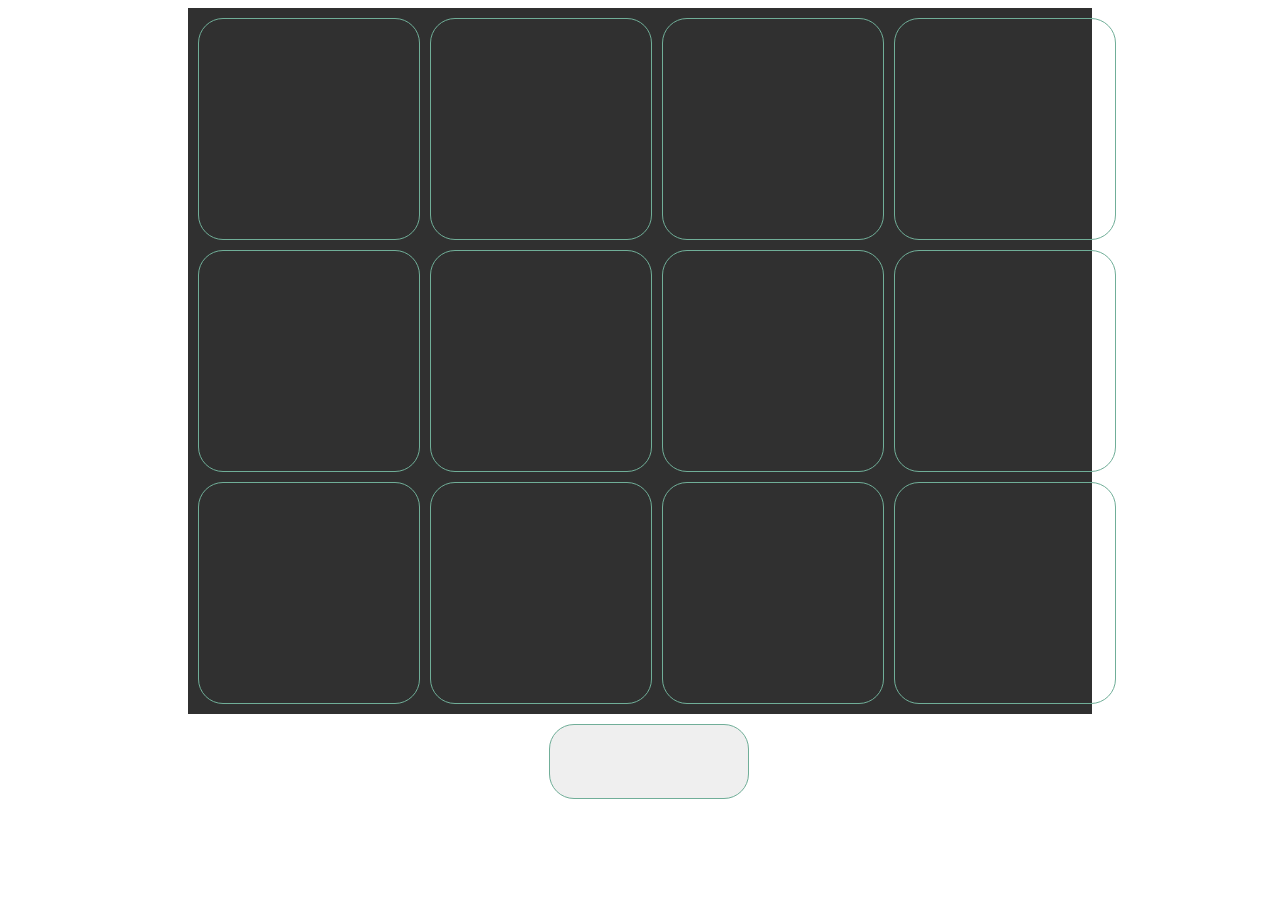
==== index.html @ 8a9dd985 "Initial commit" ====
<!DOCTYPE html>
<html lang="en">
<head>
    <meta charset="UTF-8">
    <meta name="viewport" content="width=device-width, initial-scale=1.0">
    <meta http-equiv="X-UA-Compatible" content="ie=edge">
    <link rel="stylesheet" href="assets/main.css" type="text/css"/>
    <title>Document</title>
</head>
<body>
    <div class="grid-container">
        <div class="grid-item"></div>
        <div class="grid-item"></div>
        <div class="grid-item"></div>  
        <div class="grid-item"></div>
        <div class="grid-item"></div>
        <div class="grid-item"></div>  
        <div class="grid-item"></div>
        <div class="grid-item"></div>
        <div class="grid-item"></div>
        <div class="grid-item"></div>
        <div class="grid-item"></div>
        <div class="grid-item"></div>
    
        
    </div>
    <div class="centered-btn">
            <button id="next-level" onclick="nextLevel()">
              <img type="input" src="popuplevelcomplete.jpg" alt="">  
            </button>
    </div>

</body>
</html>
---- assets/main.css ----
@import url('https://fonts.googleapis.com/css2?family=Electrolize&display=swap');

.body {
    background-color: #F0F8FF;
    width: 80%;
}

.grid-container {
    display: grid;
    grid-template-columns: auto auto auto auto;
    grid-gap: 10px;
    justify-content: space-evenly;
    width: 70%;
    margin: auto;
    background-color: #303030;
    padding: 10px;
}


.grid-item { 
    border: #70ae98 solid 1px;
    border-radius: 25px;
    padding: 10px;
    height: 200px;
    width: 200px;
}

.centered-btn {
    margin-left: 42%;
    padding: 10px;
}

.centered-btn button {
    width: 200px;
    height: 75px;
    border: #70ae98 solid 1px;
    border-radius: 25px;

    
}
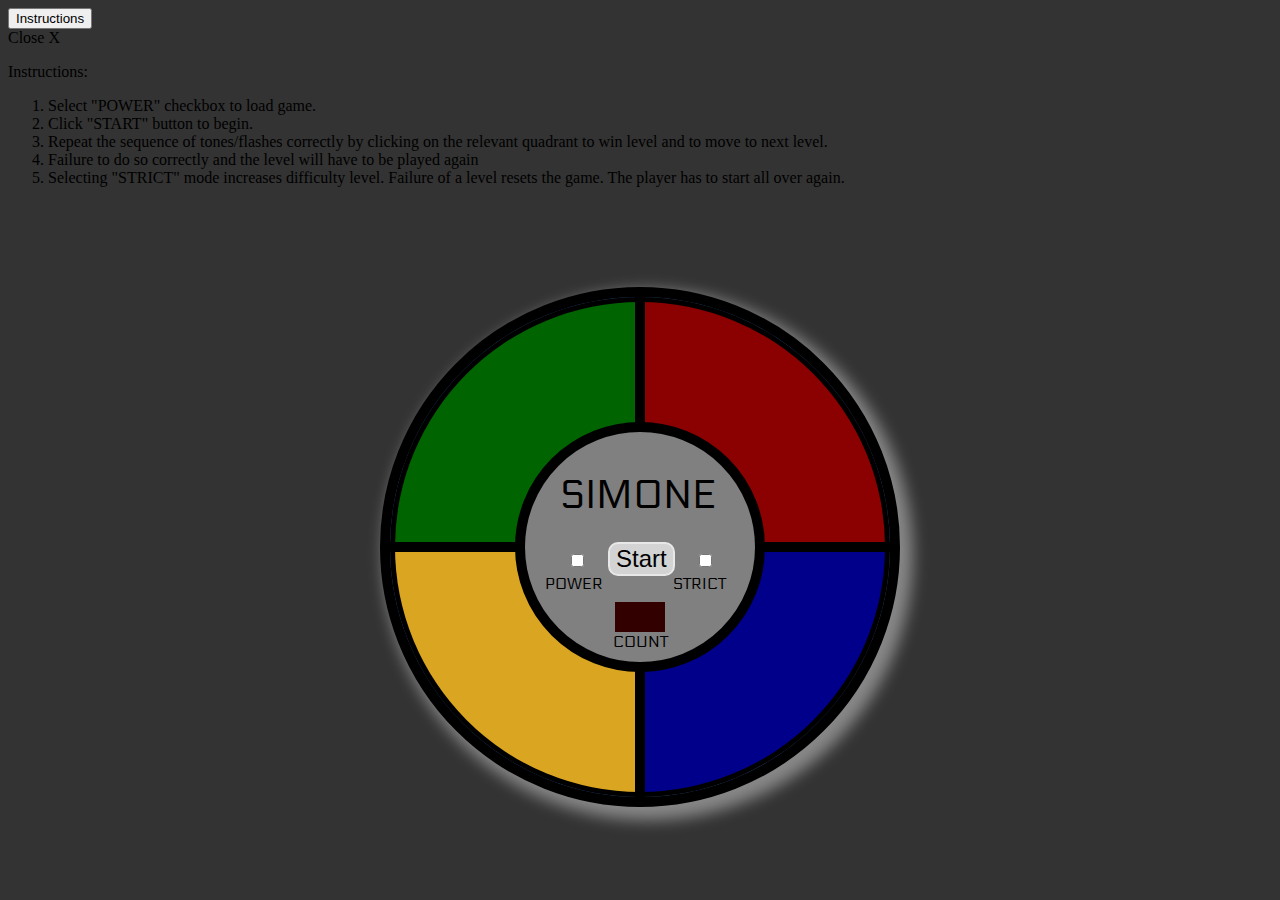
==== commit e43e5e7a: "Added deployment to Github pages instructions to Readme and removed stray tag ends from audio </sour" ====
--- a/index.html
+++ b/index.html
@@ -1,34 +1,72 @@
 <!DOCTYPE html>
-<html lang="en">
+<html>
+
 <head>
-    <meta charset="UTF-8">
-    <meta name="viewport" content="width=device-width, initial-scale=1.0">
-    <meta http-equiv="X-UA-Compatible" content="ie=edge">
-    <link rel="stylesheet" href="assets/main.css" type="text/css"/>
-    <title>Document</title>
+  <meta charset="UTF-8">
+  <title>Simone</title>
+  <meta name="viewport" content="width=device-width, initial-scale=1">
+  <link rel="stylesheet" href="css/style.css">
+
+ 
 </head>
+
 <body>
-    <div class="grid-container">
-        <div class="grid-item"></div>
-        <div class="grid-item"></div>
-        <div class="grid-item"></div>  
-        <div class="grid-item"></div>
-        <div class="grid-item"></div>
-        <div class="grid-item"></div>  
-        <div class="grid-item"></div>
-        <div class="grid-item"></div>
-        <div class="grid-item"></div>
-        <div class="grid-item"></div>
-        <div class="grid-item"></div>
-        <div class="grid-item"></div>
-    
-        
+<!-------------------------------------Bell tones for audio pattern matching-->
+    <audio id="clip1">
+  	    <source src="assets/sounds/bicycle_bell.wav">
+    </audio>
+    <audio id="clip2">
+  	    <source src="assets/sounds/blizzard_bells.wav">
+    </audio>
+    <audio id="clip3">
+  	    <source src="assets/sounds/door_bell.wav">
+    </audio>
+    <audio id="clip4">
+  	    <source src="assets/sounds/hand_bell.wav">
+    </audio>
+<!-----------------------------------------------Modal button for instructions---->
+
+   <button id="modalBtn" class="instructions-btn">Instructions</button>
+
+ <!-----------Click to open and close instructions------------------------>  
+   
+    <div  class="modal"> 
+        <div id="simpleModal" class="modal-content">
+            <span id="closeBtn" class="close-modal">Close X</span>
+            <p>Instructions:</p>
+            <ol>
+                <li>Select "POWER" checkbox to load game.</li>
+                <li>Click "START" button to begin.</li>
+                <li>Repeat the sequence of tones/flashes correctly by clicking on the relevant quadrant 
+                to win level and to move to next level.</li>
+                <li>Failure to do so correctly and the level will have to be played again</li>
+                <li>Selecting "STRICT" mode increases difficulty level. Failure of a level resets the game. The player has to start all over again.</li>
+            </ol>       
+        </div>
     </div>
-    <div class="centered-btn">
-            <button id="next-level" onclick="nextLevel()">
-              <img type="input" src="popuplevelcomplete.jpg" alt="">  
-            </button>
+
+<!---------------------Set Outer Circle, checkboxes, labelling, counter and quadrants-->
+    <div class="quadrant" id="outer-circle">
+        <div id="topleft"></div>
+        <div id="topright"></div>
+        <div id="bottomleft"></div>
+        <div id="bottomright"></div>
+        <div id="inner-circle">
+            <div id="title">SIMONE</div>
+            <div id="switches">
+                <input type="checkbox" class="toggle" id="on">
+                <button class="button" id="start">Start</button>
+                <input type="checkbox" class="toggle" id="strict">
+            </div>
+            <div class="text1">
+                <span>POWER</span><span>STRICT</span>
+            </div>
+            <div id="turn"></div>
+            <div class="text2">COUNT</div>
+        </div>
     </div>
+<!---------------------------------------------link to javascript file-->
+    <script  src="js/game.js"></script>
 
 </body>
 </html>--- a/css/style.css
+++ b/css/style.css
@@ -0,0 +1,184 @@
+@import url('https://fonts.googleapis.com/css2?family=Electrolize&display=swap');
+
+
+body {
+    background-color: #333;
+}
+/*---------------------------Positioning checkboxes-------------------*/
+.toggle {
+  margin-left: 20px;
+  margin-right: 20px;
+}
+/*----------------------------------------Start Button Styling*/
+.button {
+  border: solid 2px #E8E8E8;
+  border-radius: 10px;
+  font-size: 1.5em;
+  background-color: lightgray;
+  cursor: pointer;
+}
+
+/*-----------------------------------------Power Checkbox & Strict Mode Styling */
+#switches {
+  position: absolute;
+  font-family: 'Electrolize', 'Courier New';
+  margin-left: 26px;
+  margin-top: 110px;
+  
+}
+
+/*-------------------Styling the word "COUNT"-------------------*/
+.text2 {
+  position: absolute;
+  font-family: 'Electrolize', 'Courier New';
+  margin-left: 88px;
+  margin-top: 200px;
+}
+/*---------------------------Styling the words "POWER" and "STRICT"--*/
+.text1 {
+  position: absolute;
+  font-family: 'Electrolize', 'Courier New';
+  margin-left: 20px;
+  margin-top: 142px;
+}
+/*------------Pushing the word "STRICT" 70px to left of the word "POWER"---*/
+.text1 span:last-child {
+  padding-left: 70px;
+}
+
+/*--------------------------Styling for word SIMONE - name of game in centre*/
+#title {
+  font-family: 'Electrolize', 'Courier New';
+  position: absolute;
+  font-size: 40px;
+  margin-left: 35px;
+  margin-top: 40px;
+}
+
+/*----------------------------------------- Turn Counter Styling*/
+#turn {
+  position: absolute;
+  background: #330000;
+  color: red;
+  font-family: courier;
+  font-size: 20px;
+  height: 30px;
+  width: 50px;
+  margin-left: 90px;
+  margin-top: 170px;
+  text-align: center;
+  vertical-align: middle;
+  line-height: 30px;
+}
+/*--------------------Thick, dark outer circle------------------------*/
+#outer-circle {
+  background: #385a94;
+  border-radius: 50%;
+  margin: auto;
+  margin-top: 100px;
+  width: 500px;
+  height: 500px;
+  position: relative;
+  border-style: solid;
+  border-width: 10px; 
+  box-shadow: 8px 8px 15px 5px #888888;
+
+}
+/*--------------------------------------Green Quadrant----------*/
+#topleft {
+  position: absolute;
+  height: 250px;
+  width: 250px;
+  border-radius: 250px 0 0 0;
+  -moz-border-radius: 250px 0 0 0;
+  -webkit-border-radius: 250px 0 0 0;
+  background: darkgreen;
+  top: 50%;
+  left: 50%;
+  margin: -250px 0px 0px -250px;
+  border-style: solid;
+  border-width: 5px;
+  box-sizing: border-box;
+  -moz-box-sizing: border-box;
+  -webkit-box-sizing: border-box;
+}
+/*----------------------------------------------Red Quadrant--------*/
+#topright {
+  position: absolute;
+  height: 250px;
+  width: 250px;
+  border-radius: 0 250px 0 0;
+  -moz-border-radius: 0 250px 0 0;
+  -webkit-border-radius: 0 250px 0 0;
+  background: darkred;
+  top: 50%;
+  left: 50%;
+  margin: -250px 0px 0px 0px;
+  border-style: solid;
+  border-width: 5px;
+  box-sizing: border-box;
+  -moz-box-sizing: border-box;
+  -webkit-box-sizing: border-box;
+}
+/*--------------------------------------Goldenrod QUadrant*/
+#bottomleft {
+  position: absolute;
+  height: 250px;
+  width: 250px;
+  border-radius: 0 0 0 250px;
+  -moz-border-radius: 0 0 0 250px;
+  -webkit-border-radius: 0 0 0 250px;
+  background: goldenrod;
+  top: 50%;
+  left: 50%;
+  margin: 0px -250px 0px -250px;
+  border-style: solid;
+  border-width: 5px;
+  box-sizing: border-box;
+  -moz-box-sizing: border-box;
+  -webkit-box-sizing: border-box;
+}
+/*-------------------------------Dark Blue Quadrant----------*/
+#bottomright {
+  position: absolute;
+  height: 250px;
+  width: 250px;
+  border-radius: 0 0 250px 0;
+  -moz-border-radius: 0 0 250px 0;
+  -webkit-border-radius: 0 0 250px 0;
+  background: darkblue;
+  top: 50%;
+  left: 50%;
+  margin: 0px 0px -250px 0px;
+  border-style: solid;
+  border-width: 5px;
+  box-sizing: border-box;
+  -moz-box-sizing: border-box;
+  -webkit-box-sizing: border-box;
+}
+/*-----------------------------------Thick dark innercircle-----*/
+#inner-circle {
+  position: absolute;
+  background: grey;
+  border-radius: 50%;
+  height: 250px;
+  width: 250px;
+  border-style: solid;
+  border-width: 10px;
+  top: 50%;
+  left: 50%;
+  margin: -125px 0px 0px -125px;
+  box-sizing: border-box;
+  -moz-box-sizing: border-box;
+  -webkit-box-sizing: border-box;
+}
+
+/*----------------------------------Responsive Design-------------*/
+
+@media all and (max-width: 600px) {
+   body {
+       width: 70%;
+       height: 70%;
+   }
+
+}
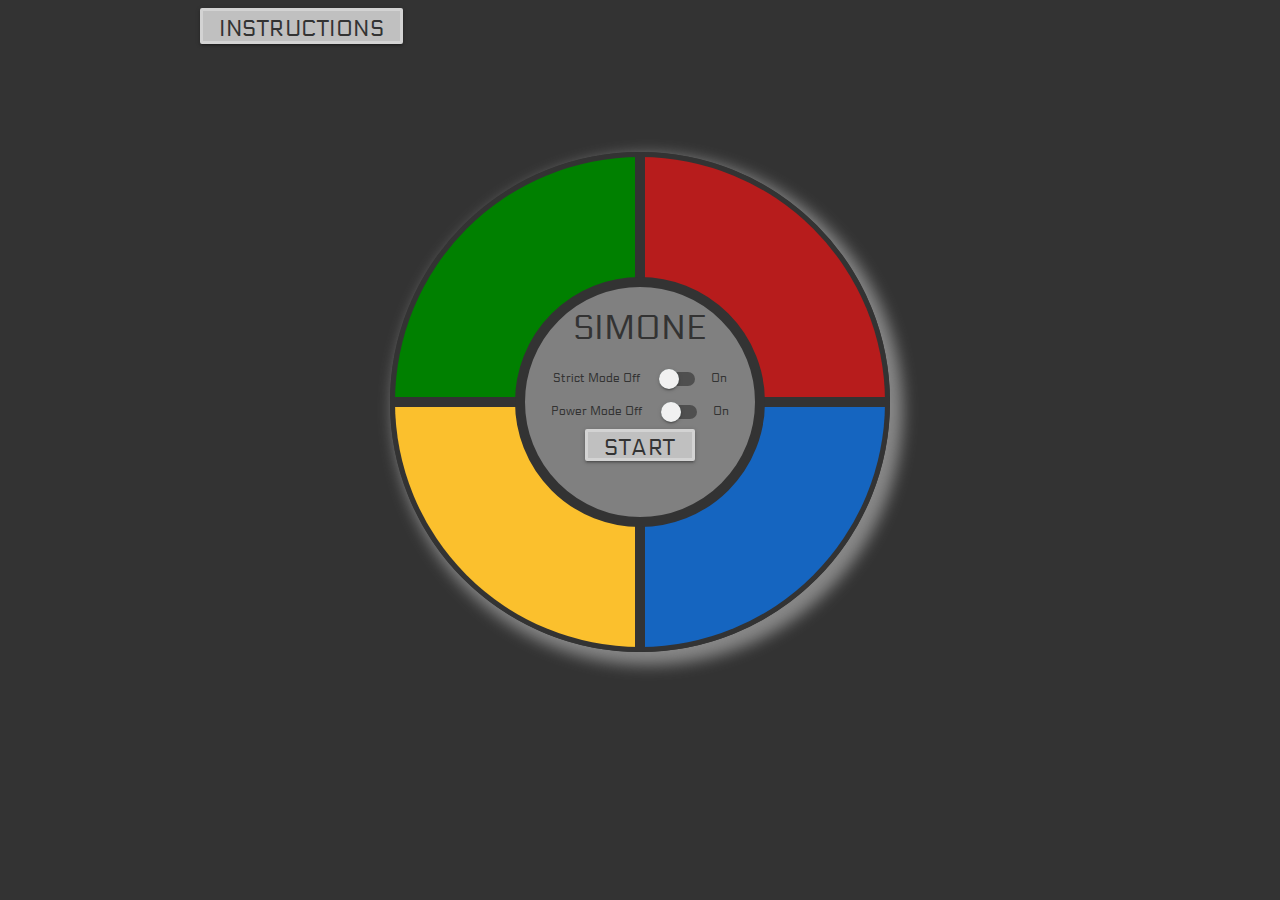
==== commit b5b2d078: "Made webpage responsive by using Materialize CSS. Also updated Content section of Readme to include " ====
--- a/index.html
+++ b/index.html
@@ -1,11 +1,17 @@
 <!DOCTYPE html>
-<html>
+<html lang="en">
 
 <head>
-  <meta charset="UTF-8">
-  <title>Simone</title>
-  <meta name="viewport" content="width=device-width, initial-scale=1">
-  <link rel="stylesheet" href="css/style.css">
+    <meta charset="UTF-8">
+    <!--Import Google Icon Font-->
+    <link href="https://fonts.googleapis.com/icon?family=Material+Icons" rel="stylesheet">
+    <!-- Compiled and minified Materialize CSS -->
+    <link rel="stylesheet" href="https://cdnjs.cloudflare.com/ajax/libs/materialize/1.0.0/css/materialize.min.css">
+    <!-- Compiled and minified JavaScript -->
+    <script src="https://cdnjs.cloudflare.com/ajax/libs/materialize/1.0.0/js/materialize.min.js"></script>
+    <title>Simone</title>
+    <meta name="viewport" content="width=device-width, initial-scale=1">
+    <link rel="stylesheet" href="css/style.css">
 
  
 </head>
@@ -25,45 +31,54 @@
   	    <source src="assets/sounds/hand_bell.wav">
     </audio>
 <!-----------------------------------------------Modal button for instructions---->
-
-   <button id="modalBtn" class="instructions-btn">Instructions</button>
+    <div class="container">
+        <button data-target="modal1" class="btn modal-trigger">Instructions</button>
 
  <!-----------Click to open and close instructions------------------------>  
    
-    <div  class="modal"> 
-        <div id="simpleModal" class="modal-content">
-            <span id="closeBtn" class="close-modal">Close X</span>
-            <p>Instructions:</p>
-            <ol>
-                <li>Select "POWER" checkbox to load game.</li>
-                <li>Click "START" button to begin.</li>
-                <li>Repeat the sequence of tones/flashes correctly by clicking on the relevant quadrant 
-                to win level and to move to next level.</li>
-                <li>Failure to do so correctly and the level will have to be played again</li>
-                <li>Selecting "STRICT" mode increases difficulty level. Failure of a level resets the game. The player has to start all over again.</li>
-            </ol>       
+        <div id="modal1" class="modal">
+            <div class="modal-content">
+                <p>Instructions:</p>
+                <ol>
+                    <li>Select "POWER" checkbox to load game.</li>
+                    <li>Click "START" button to begin.</li>
+                    <li>Repeat the sequence of tones/flashes correctly by clicking on the relevant quadrant 
+                    to win level and to move to next level.</li>
+                    <li>Failure to do so correctly and the level will have to be played again</li>
+                    <li>Selecting "STRICT" mode increases difficulty level. Failure of a level resets the game. The player has to start all over again.</li>
+                </ol>       
+            </div>
+            <div class="modal-footer">
+                <button data-target="modal1" class="btn modal-close">Close</button>
+            </div>
+        </div>
+
+<!---------------------Set Outer Circle, checkboxes, labelling, counter and quadrants-->
+    <div class="container center-align" id="outer-circle">
+        <div class="quad_sizing" id="topleft"></div>
+        <div class="quad_sizing" id="topright"></div>
+        <div class="quad_sizing" id="bottomleft"></div>
+        <div class="quad_sizing" id="bottomright"></div>
+
+        <div class="container" id="inner-circle">
+            <div class="center-align" id="title"><h4>SIMONE</h4></div>
+
+<!------Toggle Switches to Power On/Off and apply strict mode ------------------------------>
+            <div class="switch center-align">
+                <label>Strict Mode Off<input type="checkbox">
+                    <span class="lever"></span>On    
+                </label>
+            </div>
+            
+            <div class="switch center-align">
+                <label>Power Mode Off<input type="checkbox">
+                    <span class="lever"></span>On
+                </label>
+                <a class="waves-effect waves-light btn-small">Start</a>
+            </div>
+                        
         </div>
     </div>
-
-<!---------------------Set Outer Circle, checkboxes, labelling, counter and quadrants-->
-    <div class="quadrant" id="outer-circle">
-        <div id="topleft"></div>
-        <div id="topright"></div>
-        <div id="bottomleft"></div>
-        <div id="bottomright"></div>
-        <div id="inner-circle">
-            <div id="title">SIMONE</div>
-            <div id="switches">
-                <input type="checkbox" class="toggle" id="on">
-                <button class="button" id="start">Start</button>
-                <input type="checkbox" class="toggle" id="strict">
-            </div>
-            <div class="text1">
-                <span>POWER</span><span>STRICT</span>
-            </div>
-            <div id="turn"></div>
-            <div class="text2">COUNT</div>
-        </div>
     </div>
 <!---------------------------------------------link to javascript file-->
     <script  src="js/game.js"></script>
--- a/css/style.css
+++ b/css/style.css
@@ -3,158 +3,145 @@
 
 body {
     background-color: #333;
-}
-/*---------------------------Positioning checkboxes-------------------*/
-.toggle {
-  margin-left: 20px;
-  margin-right: 20px;
-}
-/*----------------------------------------Start Button Styling*/
-.button {
-  border: solid 2px #E8E8E8;
-  border-radius: 10px;
-  font-size: 1.5em;
-  background-color: lightgray;
-  cursor: pointer;
+    font-family: 'Electrolize', 'Courier New';
+    color: #333;
 }
 
-/*-----------------------------------------Power Checkbox & Strict Mode Styling */
-#switches {
-  position: absolute;
-  font-family: 'Electrolize', 'Courier New';
-  margin-left: 26px;
-  margin-top: 110px;
-  
+
+
+/*------------------------------Modal Instructions & Start Button Styling---------------*/
+
+.btn, .btn-small {
+    font-family: 'Electrolize', 'Courier New';
+    background-color: #c0c0c0;
+    border: 3px solid #d3d3d3;
+    text-align: center;
+    margin: 8px;
+    font-size: 1.5rem;
+    cursor: pointer;
+    color: #333;
+    
 }
 
-/*-------------------Styling the word "COUNT"-------------------*/
-.text2 {
-  position: absolute;
-  font-family: 'Electrolize', 'Courier New';
-  margin-left: 88px;
-  margin-top: 200px;
-}
-/*---------------------------Styling the words "POWER" and "STRICT"--*/
-.text1 {
-  position: absolute;
-  font-family: 'Electrolize', 'Courier New';
-  margin-left: 20px;
-  margin-top: 142px;
-}
-/*------------Pushing the word "STRICT" 70px to left of the word "POWER"---*/
-.text1 span:last-child {
-  padding-left: 70px;
+.btn:hover, .btn-small:hover {
+    background-color: #e0e0e0;
 }
 
-/*--------------------------Styling for word SIMONE - name of game in centre*/
-#title {
-  font-family: 'Electrolize', 'Courier New';
-  position: absolute;
-  font-size: 40px;
-  margin-left: 35px;
-  margin-top: 40px;
+/*------------Modal content i.e the instructions do not display initially--*/
+.modal-content {
+    display: none;
+    position: fixed;
+    z-index: 1;
+    left: 0;
+    top: 0;
+    height: 40%;
+    width: 30%;
+    overflow: auto; /*----enables scrollbar if needed----*/
+    background-color: goldenrod;
 }
 
-/*----------------------------------------- Turn Counter Styling*/
-#turn {
-  position: absolute;
+
+/*---------------------clicking this button closes the game instructions*/
+.close-modal {
+    float: right;
+    cursor: pointer;
+    padding: 5px;
+    color: #ccc;
+}
+
+.close-modal:hover {
+    background-color:#333;
+}
+
+
+
+/*--------------------Power Mode Checkbox & Strict Mode Checkbox Positioning-- */
+.switch {
+    padding: 5px;
+}
+
+
+
+/*----------------------Styling labels "Power Mode" and "Strict Mode"--*/
+
+label {
+    color: #333;
+}
+
+
+/*----------------------------- Turn Counter Positioning, Sizing & Styling*/
+
+/*--------------------Thick, dark outer circle styling, sizing and positioning-----------------------*/
+#outer-circle {
   background: #330000;
-  color: red;
-  font-family: courier;
-  font-size: 20px;
-  height: 30px;
-  width: 50px;
-  margin-left: 90px;
-  margin-top: 170px;
-  text-align: center;
-  vertical-align: middle;
-  line-height: 30px;
-}
-/*--------------------Thick, dark outer circle------------------------*/
-#outer-circle {
-  background: #385a94;
   border-radius: 50%;
-  margin: auto;
   margin-top: 100px;
   width: 500px;
   height: 500px;
   position: relative;
   border-style: solid;
-  border-width: 10px; 
   box-shadow: 8px 8px 15px 5px #888888;
 
 }
+
+
+
+/*--------------------Sizing and styling of quadrants---------*/
+
+.quad_sizing {
+    position: absolute;
+    cursor: pointer;
+    height: 250px;
+    width: 250px;
+    top: 50%;
+    left: 50%;
+    border-style: solid;
+    border-width: 5px;
+    box-sizing: border-box;
+    -moz-box-sizing: border-box;
+    -webkit-box-sizing: border-box;
+    
+}
+
 /*--------------------------------------Green Quadrant----------*/
 #topleft {
-  position: absolute;
-  height: 250px;
-  width: 250px;
+  
   border-radius: 250px 0 0 0;
   -moz-border-radius: 250px 0 0 0;
   -webkit-border-radius: 250px 0 0 0;
-  background: darkgreen;
-  top: 50%;
-  left: 50%;
+  background: green;
   margin: -250px 0px 0px -250px;
-  border-style: solid;
-  border-width: 5px;
-  box-sizing: border-box;
-  -moz-box-sizing: border-box;
-  -webkit-box-sizing: border-box;
+  
 }
 /*----------------------------------------------Red Quadrant--------*/
 #topright {
-  position: absolute;
-  height: 250px;
-  width: 250px;
+ 
   border-radius: 0 250px 0 0;
   -moz-border-radius: 0 250px 0 0;
   -webkit-border-radius: 0 250px 0 0;
-  background: darkred;
-  top: 50%;
-  left: 50%;
+  background: #b71c1c;
   margin: -250px 0px 0px 0px;
-  border-style: solid;
-  border-width: 5px;
-  box-sizing: border-box;
-  -moz-box-sizing: border-box;
-  -webkit-box-sizing: border-box;
+
 }
 /*--------------------------------------Goldenrod QUadrant*/
 #bottomleft {
-  position: absolute;
-  height: 250px;
-  width: 250px;
+
   border-radius: 0 0 0 250px;
   -moz-border-radius: 0 0 0 250px;
   -webkit-border-radius: 0 0 0 250px;
-  background: goldenrod;
-  top: 50%;
-  left: 50%;
+  background: #fbc02d;
   margin: 0px -250px 0px -250px;
-  border-style: solid;
-  border-width: 5px;
-  box-sizing: border-box;
-  -moz-box-sizing: border-box;
-  -webkit-box-sizing: border-box;
+ 
 }
 /*-------------------------------Dark Blue Quadrant----------*/
 #bottomright {
-  position: absolute;
-  height: 250px;
-  width: 250px;
+
   border-radius: 0 0 250px 0;
   -moz-border-radius: 0 0 250px 0;
   -webkit-border-radius: 0 0 250px 0;
-  background: darkblue;
-  top: 50%;
-  left: 50%;
+  background: #1565c0;
   margin: 0px 0px -250px 0px;
-  border-style: solid;
-  border-width: 5px;
-  box-sizing: border-box;
-  -moz-box-sizing: border-box;
-  -webkit-box-sizing: border-box;
+
 }
 /*-----------------------------------Thick dark innercircle-----*/
 #inner-circle {
@@ -173,12 +160,9 @@
   -webkit-box-sizing: border-box;
 }
 
-/*----------------------------------Responsive Design-------------*/
+@media only screen and (max-width: 600px) {
+  #outer-circle {
+    box-shadow: none;
+  }
+}
 
-@media all and (max-width: 600px) {
-   body {
-       width: 70%;
-       height: 70%;
-   }
-
-}
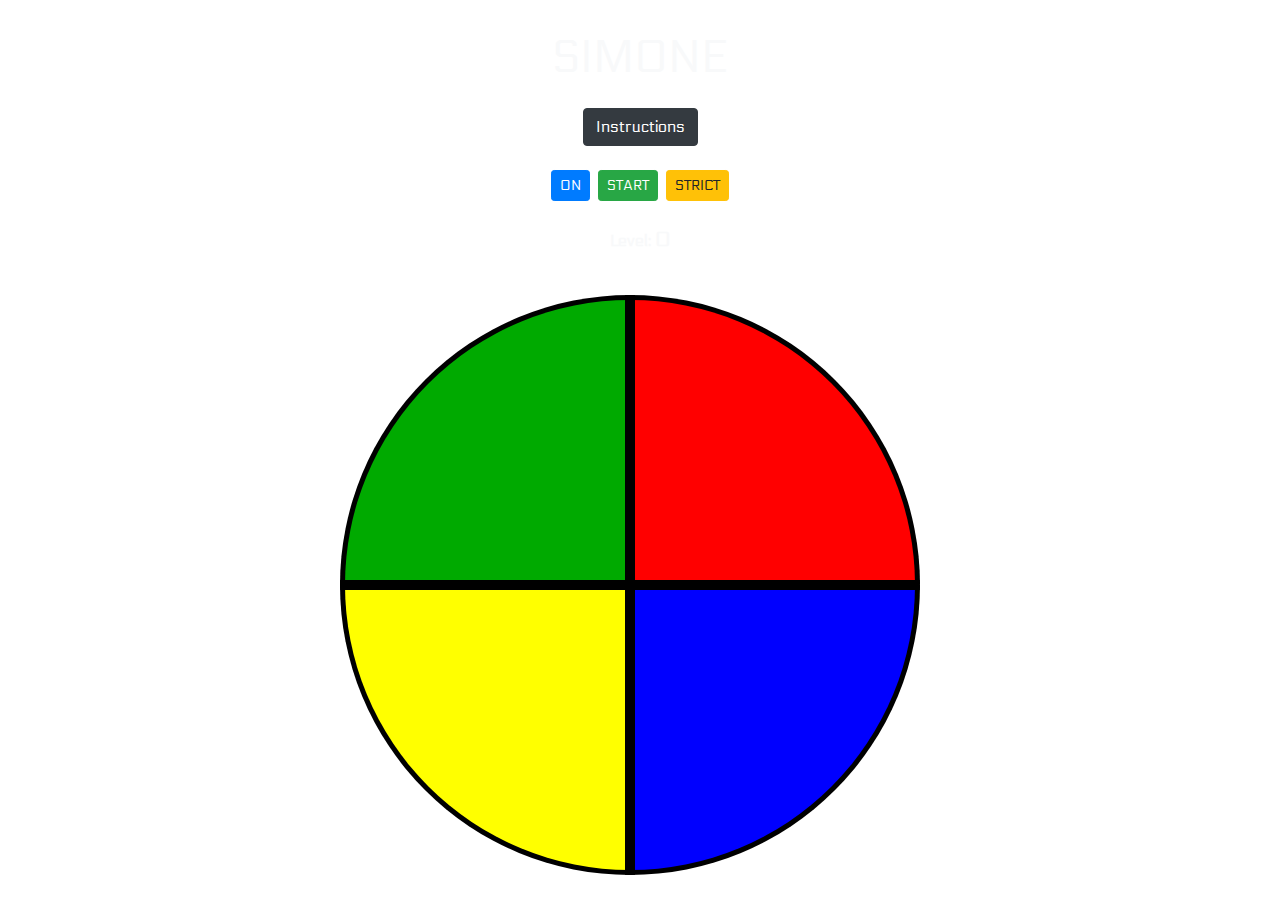
==== commit f7d8d878: "Added sound play functionality combined with color flashing sequences, udatedreadme, added winner/lo" ====
--- a/index.html
+++ b/index.html
@@ -3,84 +3,140 @@
 
 <head>
     <meta charset="UTF-8">
-    <!--Import Google Icon Font-->
-    <link href="https://fonts.googleapis.com/icon?family=Material+Icons" rel="stylesheet">
-    <!-- Compiled and minified Materialize CSS -->
-    <link rel="stylesheet" href="https://cdnjs.cloudflare.com/ajax/libs/materialize/1.0.0/css/materialize.min.css">
-    <!-- Compiled and minified JavaScript -->
-    <script src="https://cdnjs.cloudflare.com/ajax/libs/materialize/1.0.0/js/materialize.min.js"></script>
+
+    <link rel="stylesheet" href="https://stackpath.bootstrapcdn.com/bootstrap/4.5.2/css/bootstrap.min.css" integrity="sha384-JcKb8q3iqJ61gNV9KGb8thSsNjpSL0n8PARn9HuZOnIxN0hoP+VmmDGMN5t9UJ0Z" crossorigin="anonymous">
     <title>Simone</title>
     <meta name="viewport" content="width=device-width, initial-scale=1">
     <link rel="stylesheet" href="css/style.css">
+    <link rel="stylesheet" href="assets/images/Night-Sky.png">
+    
 
  
 </head>
 
 <body>
-<!-------------------------------------Bell tones for audio pattern matching-->
-    <audio id="clip1">
-  	    <source src="assets/sounds/bicycle_bell.wav">
-    </audio>
-    <audio id="clip2">
-  	    <source src="assets/sounds/blizzard_bells.wav">
-    </audio>
-    <audio id="clip3">
-  	    <source src="assets/sounds/door_bell.wav">
-    </audio>
-    <audio id="clip4">
-  	    <source src="assets/sounds/hand_bell.wav">
-    </audio>
-<!-----------------------------------------------Modal button for instructions---->
-    <div class="container">
-        <button data-target="modal1" class="btn modal-trigger">Instructions</button>
+<div class="container">
+    <div class="row">
+        <div class="col-12 text-center text-light mt-4">
+            <p class="title">SIMONE</p>
+        </div>
+    </div>
+<!-- Button trigger modal for Instructions -->
+    <div class="row">
+        <div class="col-12 d-flex justify-content-center">
+            <button type="button" class="btn btn-dark" data-toggle="modal" data-target="#exampleModal">Instructions</button>
 
- <!-----------Click to open and close instructions------------------------>  
-   
-        <div id="modal1" class="modal">
-            <div class="modal-content">
-                <p>Instructions:</p>
-                <ol>
-                    <li>Select "POWER" checkbox to load game.</li>
-                    <li>Click "START" button to begin.</li>
-                    <li>Repeat the sequence of tones/flashes correctly by clicking on the relevant quadrant 
+<!--Instructions Modal Logic and Content-->
+    <div class="modal fade" id="exampleModal" tabindex="-1" role="dialog" aria-labelledby="exampleModalLabel" aria-hidden="true">
+    <div class="modal-dialog" role="document">
+        <div class="modal-content">
+        <div class="modal-header">
+            <h5 class="modal-title" id="exampleModalLabel">Instructions</h5>
+            <button type="button" class="close" data-dismiss="modal" aria-label="Close">
+                <span aria-hidden="true">&times;</span>
+            </button>
+        </div>
+        <div class="modal-body">
+            <ol>
+                <li>Select "POWER" button to load game.</li>
+                <li>Click "START" button to begin.</li>
+                <li>Repeat the sequence of tones/flashes correctly by clicking on the relevant quadrant 
                     to win level and to move to next level.</li>
-                    <li>Failure to do so correctly and the level will have to be played again</li>
-                    <li>Selecting "STRICT" mode increases difficulty level. Failure of a level resets the game. The player has to start all over again.</li>
-                </ol>       
-            </div>
-            <div class="modal-footer">
-                <button data-target="modal1" class="btn modal-close">Close</button>
+                <li>Failure to do so correctly requires the level will have to be played again</li>
+                <li>Selecting "STRICT" mode increases difficulty level. Failure of a level resets the game. The player has to start all over again.</li>
+            </ol>
+        </div>
+        <div class="modal-footer">
+            <button type="button" class="btn btn-secondary btn-danger" data-dismiss="modal">Close</button>        
+        </div>
+        </div>
+        </div> 
+    </div>
+    </div>
+    </div>
+
+
+<!-- Buttons to Power On, Start and apply strict mode -->
+        <div class="row">
+            <div class="col mt-4 d-flex justify-content-center">     
+                <button type="button" class="btn btn-primary btn-sm mr-2" id="game-on">ON</button>
+                <button type="button" class="btn btn-success btn-sm mr-2" id="start-game">START</button>
+                <button type="button" class="btn btn-warning btn-sm" id="strict-mode">STRICT</button>        
             </div>
         </div>
 
-<!---------------------Set Outer Circle, checkboxes, labelling, counter and quadrants-->
-    <div class="container center-align" id="outer-circle">
-        <div class="quad_sizing" id="topleft"></div>
-        <div class="quad_sizing" id="topright"></div>
-        <div class="quad_sizing" id="bottomleft"></div>
-        <div class="quad_sizing" id="bottomright"></div>
 
-        <div class="container" id="inner-circle">
-            <div class="center-align" id="title"><h4>SIMONE</h4></div>
+        <div class="row">
+            <div class="col-12 d-flex justify-content-center mt-4 mb-4">
+                <div class="counter">
+                    <p class="font-weight-bold text-light">Level: <span class="text-light" id="level-counter">0</span></p> 
+                </div>
+            </div>
+        </div>
 
-<!------Toggle Switches to Power On/Off and apply strict mode ------------------------------>
-            <div class="switch center-align">
-                <label>Strict Mode Off<input type="checkbox">
-                    <span class="lever"></span>On    
-                </label>
-            </div>
+   
+        
+
+<!--Board layout, counter and quadrants-->
+
+    <div class="row">
+        <div class="col-12 rounded-circle d-flex justify-content-center">
+            <div class="simoneBoard">
+                <div id="0" class="pad green"></div>
+                <div id="1" class="pad red"></div>
+                <div id="2" class="pad yellow"></div>
+                <div id="3" class="pad blue"></div> 
+            </div> 
+        </div>
+    </div>  
+
+<!--You win level modal-->
+
+<div class="modal fade bd-example-modal-sm text-center" tabindex="-1" role="dialog" aria-labelledby="mySmallModalLabel" aria-hidden="true">
+    <div class="modal-dialog modal-sm">
+        <div class="modal-content">
+            <p class="win-level">You win! Next Level</p>
+        </div>
+    </div>       
+</div>
+
+<!--You win game modal-->
+<div class="modal fade bd-example-modal-sm text-center" id="win-game" tabindex="-1" role="dialog" aria-labelledby="mySmallModalLabel" aria-hidden="true">
+    <div class="modal-dialog modal-sm">
+        <div class="modal-content">
+            <p>You won the game! Congrats!</p>
+        </div>
+    </div>       
+</div>
+
+<!--You lose level modal-->
+<div class="modal fade bd-example-modal-sm text-center" id="lose-level" tabindex="-1" role="dialog" aria-labelledby="mySmallModalLabel" aria-hidden="true">
+    <div class="modal-dialog modal-sm">
+        <div class="modal-content">
+            <p>You lose! Play level again!</p>
+        </div>
+    </div>       
+</div>
+
+<!--You lose modal strict mode-->
+<div class="modal fade bd-example-modal-sm text-center" tabindex="-1" role="dialog" aria-labelledby="mySmallModalLabel" aria-hidden="true">
+    <div class="modal-dialog modal-sm">
+        <div class="modal-content" id="mySmallModalLabel">
+            <p class="lose-strict">You lose! Start game again!</p>
+        </div>
+    </div>       
+</div>
+</div>
+
             
-            <div class="switch center-align">
-                <label>Power Mode Off<input type="checkbox">
-                    <span class="lever"></span>On
-                </label>
-                <a class="waves-effect waves-light btn-small">Start</a>
-            </div>
-                        
-        </div>
-    </div>
-    </div>
-<!---------------------------------------------link to javascript file-->
+
+            
+ 
+
+<!--Javascript-->
+    <script src="https://code.jquery.com/jquery-3.5.1.slim.min.js" integrity="sha384-DfXdz2htPH0lsSSs5nCTpuj/zy4C+OGpamoFVy38MVBnE+IbbVYUew+OrCXaRkfj" crossorigin="anonymous"></script>
+    <script src="https://cdn.jsdelivr.net/npm/popper.js@1.16.1/dist/umd/popper.min.js" integrity="sha384-9/reFTGAW83EW2RDu2S0VKaIzap3H66lZH81PoYlFhbGU+6BZp6G7niu735Sk7lN" crossorigin="anonymous"></script>
+    <script src="https://stackpath.bootstrapcdn.com/bootstrap/4.5.2/js/bootstrap.min.js" integrity="sha384-B4gt1jrGC7Jh4AgTPSdUtOBvfO8shuf57BaghqFfPlYxofvL8/KUEfYiJOMMV+rV" crossorigin="anonymous"></script>
     <script  src="js/game.js"></script>
 
 </body>
--- a/css/style.css
+++ b/css/style.css
@@ -1,168 +1,78 @@
 @import url('https://fonts.googleapis.com/css2?family=Electrolize&display=swap');
 
+body {
+    font-family: 'Electrolize', cursive;
+    color: black; 
+    background: url("../assets/images/Night-Sky.png");
+}
 
-body {
-    background-color: #333;
-    font-family: 'Electrolize', 'Courier New';
-    color: #333;
+.counter p span {
+    font-size: 20px;
+}
+
+.simoneBoard {
+    width: 600px;
+    height: 600px;
+}
+
+.pad {
+    position: relative;
+    float: left;
+    width: 50%;
+    height: 50vw;
+    border: solid 5px #000;
+    max-width: 290px;
+    max-height: 290px;
+    cursor: pointer;
+}
+
+.green {
+    background-color:#0a0;
+    -moz-border-radius: 300px 0 0 0;
+    border-radius: 300px 0 0 0;    
+}
+
+.green-active {
+  background-color: darkgreen !important;
+}
+
+.red {
+  background-color: red;
+  -moz-border-radius: 0 300px 0 0;
+  border-radius: 0 300px 0 0;
+}
+
+.red-active {
+  background-color: darkred !important;
+}
+
+.yellow {
+  background-color: yellow;
+  -moz-border-radius: 0 0 0 300px;
+  border-radius: 0 0 0 300px;
+}
+
+.yellow-active {
+  background-color: #e6d47e !important;
+}
+
+.blue {
+  background-color: blue;
+  -moz-border-radius: 0 0 300px 0;
+  border-radius: 0 0 300px 0;
+}
+
+.blue-active {
+  background-color: darkblue !important;
+}
+
+.title {
+  font-size: 45px;
 }
 
 
 
-/*------------------------------Modal Instructions & Start Button Styling---------------*/
-
-.btn, .btn-small {
-    font-family: 'Electrolize', 'Courier New';
-    background-color: #c0c0c0;
-    border: 3px solid #d3d3d3;
-    text-align: center;
-    margin: 8px;
-    font-size: 1.5rem;
-    cursor: pointer;
-    color: #333;
-    
-}
-
-.btn:hover, .btn-small:hover {
-    background-color: #e0e0e0;
-}
-
-/*------------Modal content i.e the instructions do not display initially--*/
-.modal-content {
-    display: none;
-    position: fixed;
-    z-index: 1;
-    left: 0;
-    top: 0;
-    height: 40%;
-    width: 30%;
-    overflow: auto; /*----enables scrollbar if needed----*/
-    background-color: goldenrod;
-}
-
-
-/*---------------------clicking this button closes the game instructions*/
-.close-modal {
-    float: right;
-    cursor: pointer;
-    padding: 5px;
-    color: #ccc;
-}
-
-.close-modal:hover {
-    background-color:#333;
-}
 
 
 
-/*--------------------Power Mode Checkbox & Strict Mode Checkbox Positioning-- */
-.switch {
-    padding: 5px;
-}
 
-
-
-/*----------------------Styling labels "Power Mode" and "Strict Mode"--*/
-
-label {
-    color: #333;
-}
-
-
-/*----------------------------- Turn Counter Positioning, Sizing & Styling*/
-
-/*--------------------Thick, dark outer circle styling, sizing and positioning-----------------------*/
-#outer-circle {
-  background: #330000;
-  border-radius: 50%;
-  margin-top: 100px;
-  width: 500px;
-  height: 500px;
-  position: relative;
-  border-style: solid;
-  box-shadow: 8px 8px 15px 5px #888888;
-
-}
-
-
-
-/*--------------------Sizing and styling of quadrants---------*/
-
-.quad_sizing {
-    position: absolute;
-    cursor: pointer;
-    height: 250px;
-    width: 250px;
-    top: 50%;
-    left: 50%;
-    border-style: solid;
-    border-width: 5px;
-    box-sizing: border-box;
-    -moz-box-sizing: border-box;
-    -webkit-box-sizing: border-box;
-    
-}
-
-/*--------------------------------------Green Quadrant----------*/
-#topleft {
-  
-  border-radius: 250px 0 0 0;
-  -moz-border-radius: 250px 0 0 0;
-  -webkit-border-radius: 250px 0 0 0;
-  background: green;
-  margin: -250px 0px 0px -250px;
-  
-}
-/*----------------------------------------------Red Quadrant--------*/
-#topright {
- 
-  border-radius: 0 250px 0 0;
-  -moz-border-radius: 0 250px 0 0;
-  -webkit-border-radius: 0 250px 0 0;
-  background: #b71c1c;
-  margin: -250px 0px 0px 0px;
-
-}
-/*--------------------------------------Goldenrod QUadrant*/
-#bottomleft {
-
-  border-radius: 0 0 0 250px;
-  -moz-border-radius: 0 0 0 250px;
-  -webkit-border-radius: 0 0 0 250px;
-  background: #fbc02d;
-  margin: 0px -250px 0px -250px;
- 
-}
-/*-------------------------------Dark Blue Quadrant----------*/
-#bottomright {
-
-  border-radius: 0 0 250px 0;
-  -moz-border-radius: 0 0 250px 0;
-  -webkit-border-radius: 0 0 250px 0;
-  background: #1565c0;
-  margin: 0px 0px -250px 0px;
-
-}
-/*-----------------------------------Thick dark innercircle-----*/
-#inner-circle {
-  position: absolute;
-  background: grey;
-  border-radius: 50%;
-  height: 250px;
-  width: 250px;
-  border-style: solid;
-  border-width: 10px;
-  top: 50%;
-  left: 50%;
-  margin: -125px 0px 0px -125px;
-  box-sizing: border-box;
-  -moz-box-sizing: border-box;
-  -webkit-box-sizing: border-box;
-}
-
-@media only screen and (max-width: 600px) {
-  #outer-circle {
-    box-shadow: none;
-  }
-}
-
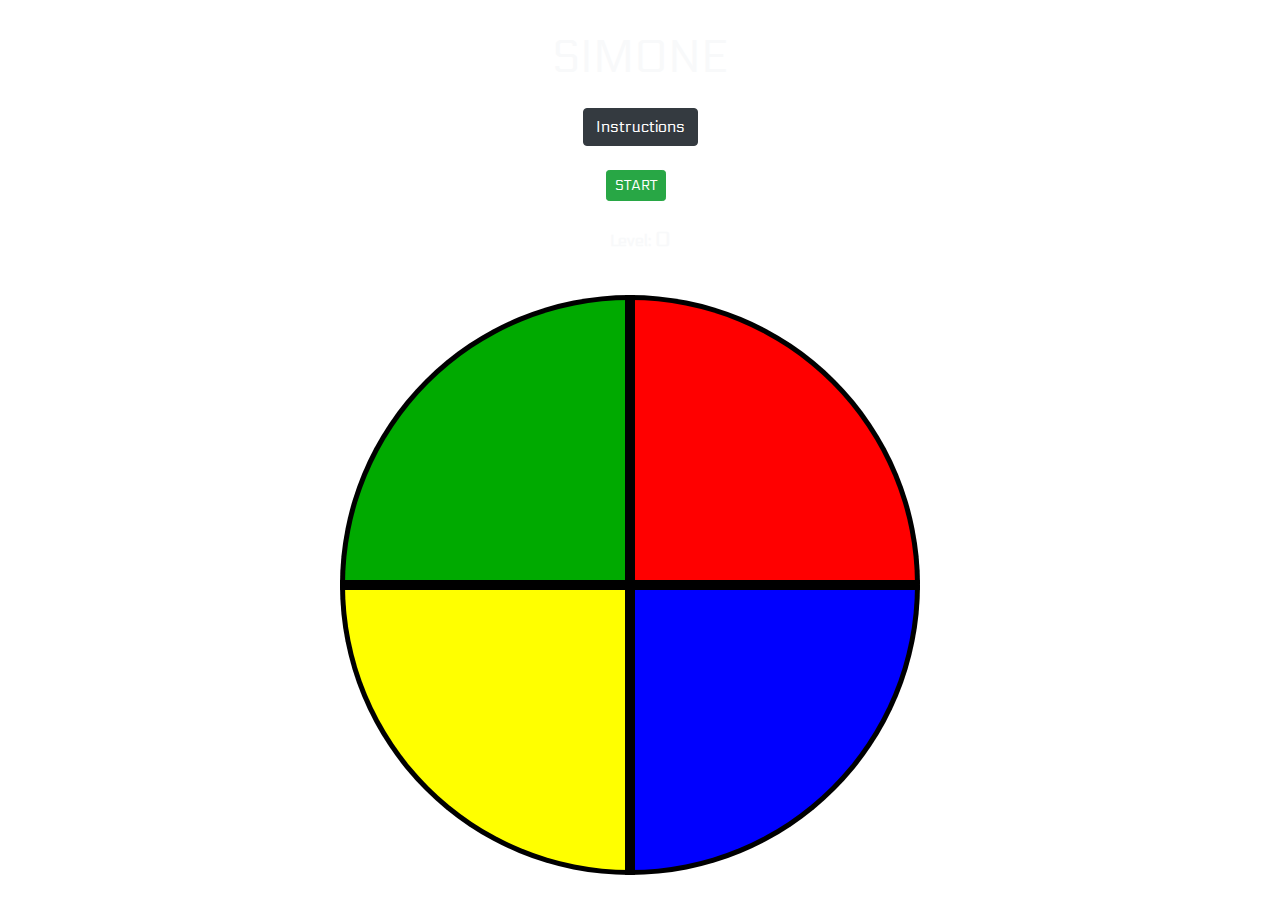
==== commit db632e33: "Refactored javascript, html, css. Start button disabled during play, updated readme." ====
--- a/index.html
+++ b/index.html
@@ -1,14 +1,14 @@
 <!DOCTYPE html>
 <html lang="en">
 
-<head>
+<head profile="http://www.w3.org/2005/10/profile">
     <meta charset="UTF-8">
 
     <link rel="stylesheet" href="https://stackpath.bootstrapcdn.com/bootstrap/4.5.2/css/bootstrap.min.css" integrity="sha384-JcKb8q3iqJ61gNV9KGb8thSsNjpSL0n8PARn9HuZOnIxN0hoP+VmmDGMN5t9UJ0Z" crossorigin="anonymous">
     <title>Simone</title>
     <meta name="viewport" content="width=device-width, initial-scale=1">
     <link rel="stylesheet" href="css/style.css">
-    <link rel="stylesheet" href="assets/images/Night-Sky.png">
+    <link rel="icon" type="image/png" href="assets/images/night-sky.png">
     
 
  
@@ -38,12 +38,13 @@
         </div>
         <div class="modal-body">
             <ol>
-                <li>Select "POWER" button to load game.</li>
                 <li>Click "START" button to begin.</li>
+                <li>The computer will play a sequence of flashes/sounds.</li>
+                <li>The number of flashes/sounds depend on what level you are on. e.g. Level 1 plays once, Level 2 twice and so on.</li>
                 <li>Repeat the sequence of tones/flashes correctly by clicking on the relevant quadrant 
                     to win level and to move to next level.</li>
-                <li>Failure to do so correctly requires the level will have to be played again</li>
-                <li>Selecting "STRICT" mode increases difficulty level. Failure of a level resets the game. The player has to start all over again.</li>
+                <li>Failure to do so correctly requires the game to be started all over again.</li>
+                <li>Complete all levels to win the game.</li>
             </ol>
         </div>
         <div class="modal-footer">
@@ -59,9 +60,7 @@
 <!-- Buttons to Power On, Start and apply strict mode -->
         <div class="row">
             <div class="col mt-4 d-flex justify-content-center">     
-                <button type="button" class="btn btn-primary btn-sm mr-2" id="game-on">ON</button>
-                <button type="button" class="btn btn-success btn-sm mr-2" id="start-game">START</button>
-                <button type="button" class="btn btn-warning btn-sm" id="strict-mode">STRICT</button>        
+                <button type="button" class="btn btn-success btn-sm mr-2" id="start-game">START</button>       
             </div>
         </div>
 
@@ -90,43 +89,47 @@
         </div>
     </div>  
 
-<!--You win level modal-->
-
-<div class="modal fade bd-example-modal-sm text-center" tabindex="-1" role="dialog" aria-labelledby="mySmallModalLabel" aria-hidden="true">
-    <div class="modal-dialog modal-sm">
-        <div class="modal-content">
-            <p class="win-level">You win! Next Level</p>
-        </div>
-    </div>       
-</div>
-
 <!--You win game modal-->
-<div class="modal fade bd-example-modal-sm text-center" id="win-game" tabindex="-1" role="dialog" aria-labelledby="mySmallModalLabel" aria-hidden="true">
-    <div class="modal-dialog modal-sm">
-        <div class="modal-content">
-            <p>You won the game! Congrats!</p>
-        </div>
-    </div>       
+<div class="modal" tabindex="-1" role="dialog" id="win-game">
+  <div class="modal-dialog" role="document">
+    <div class="modal-content">
+      <div class="modal-header text-center">
+        <h5 class="modal-title">YOU WIN!!!</h5>
+        <button type="button" class="close" data-dismiss="modal" aria-label="Close">
+          <span aria-hidden="true">&times;</span>
+        </button>
+      </div>
+      <div class="modal-body">
+        <p>Congrats!</p>
+      </div>
+      <div class="modal-footer">
+        <button type="button" id="reload-game" class="btn btn-primary" data-dismiss="modal">Reload game</button>
+      </div>
+    </div>
+  </div>
 </div>
 
 <!--You lose level modal-->
-<div class="modal fade bd-example-modal-sm text-center" id="lose-level" tabindex="-1" role="dialog" aria-labelledby="mySmallModalLabel" aria-hidden="true">
-    <div class="modal-dialog modal-sm">
-        <div class="modal-content">
-            <p>You lose! Play level again!</p>
-        </div>
-    </div>       
+<div class="modal" tabindex="-1" role="dialog" id="lose-level">
+  <div class="modal-dialog" role="document">
+    <div class="modal-content">
+      <div class="modal-header text-center">
+        <h5 class="modal-title">YOU LOSE!!!</h5>
+        <button type="button" class="close" data-dismiss="modal" aria-label="Close">
+          <span aria-hidden="true">&times;</span>
+        </button>
+      </div>
+      <div class="modal-body">
+        <p>Better luck next time!</p>
+      </div>
+      <div class="modal-footer">
+        <button type="button" id="play-again" class="btn btn-primary" data-dismiss="modal">Play again</button>
+      </div>
+    </div>
+  </div>
 </div>
 
-<!--You lose modal strict mode-->
-<div class="modal fade bd-example-modal-sm text-center" tabindex="-1" role="dialog" aria-labelledby="mySmallModalLabel" aria-hidden="true">
-    <div class="modal-dialog modal-sm">
-        <div class="modal-content" id="mySmallModalLabel">
-            <p class="lose-strict">You lose! Start game again!</p>
-        </div>
-    </div>       
-</div>
-</div>
+
 
             
 
@@ -137,7 +140,7 @@
     <script src="https://code.jquery.com/jquery-3.5.1.slim.min.js" integrity="sha384-DfXdz2htPH0lsSSs5nCTpuj/zy4C+OGpamoFVy38MVBnE+IbbVYUew+OrCXaRkfj" crossorigin="anonymous"></script>
     <script src="https://cdn.jsdelivr.net/npm/popper.js@1.16.1/dist/umd/popper.min.js" integrity="sha384-9/reFTGAW83EW2RDu2S0VKaIzap3H66lZH81PoYlFhbGU+6BZp6G7niu735Sk7lN" crossorigin="anonymous"></script>
     <script src="https://stackpath.bootstrapcdn.com/bootstrap/4.5.2/js/bootstrap.min.js" integrity="sha384-B4gt1jrGC7Jh4AgTPSdUtOBvfO8shuf57BaghqFfPlYxofvL8/KUEfYiJOMMV+rV" crossorigin="anonymous"></script>
-    <script  src="js/game.js"></script>
+    <script src="js/game.js"></script>
 
 </body>
 </html>